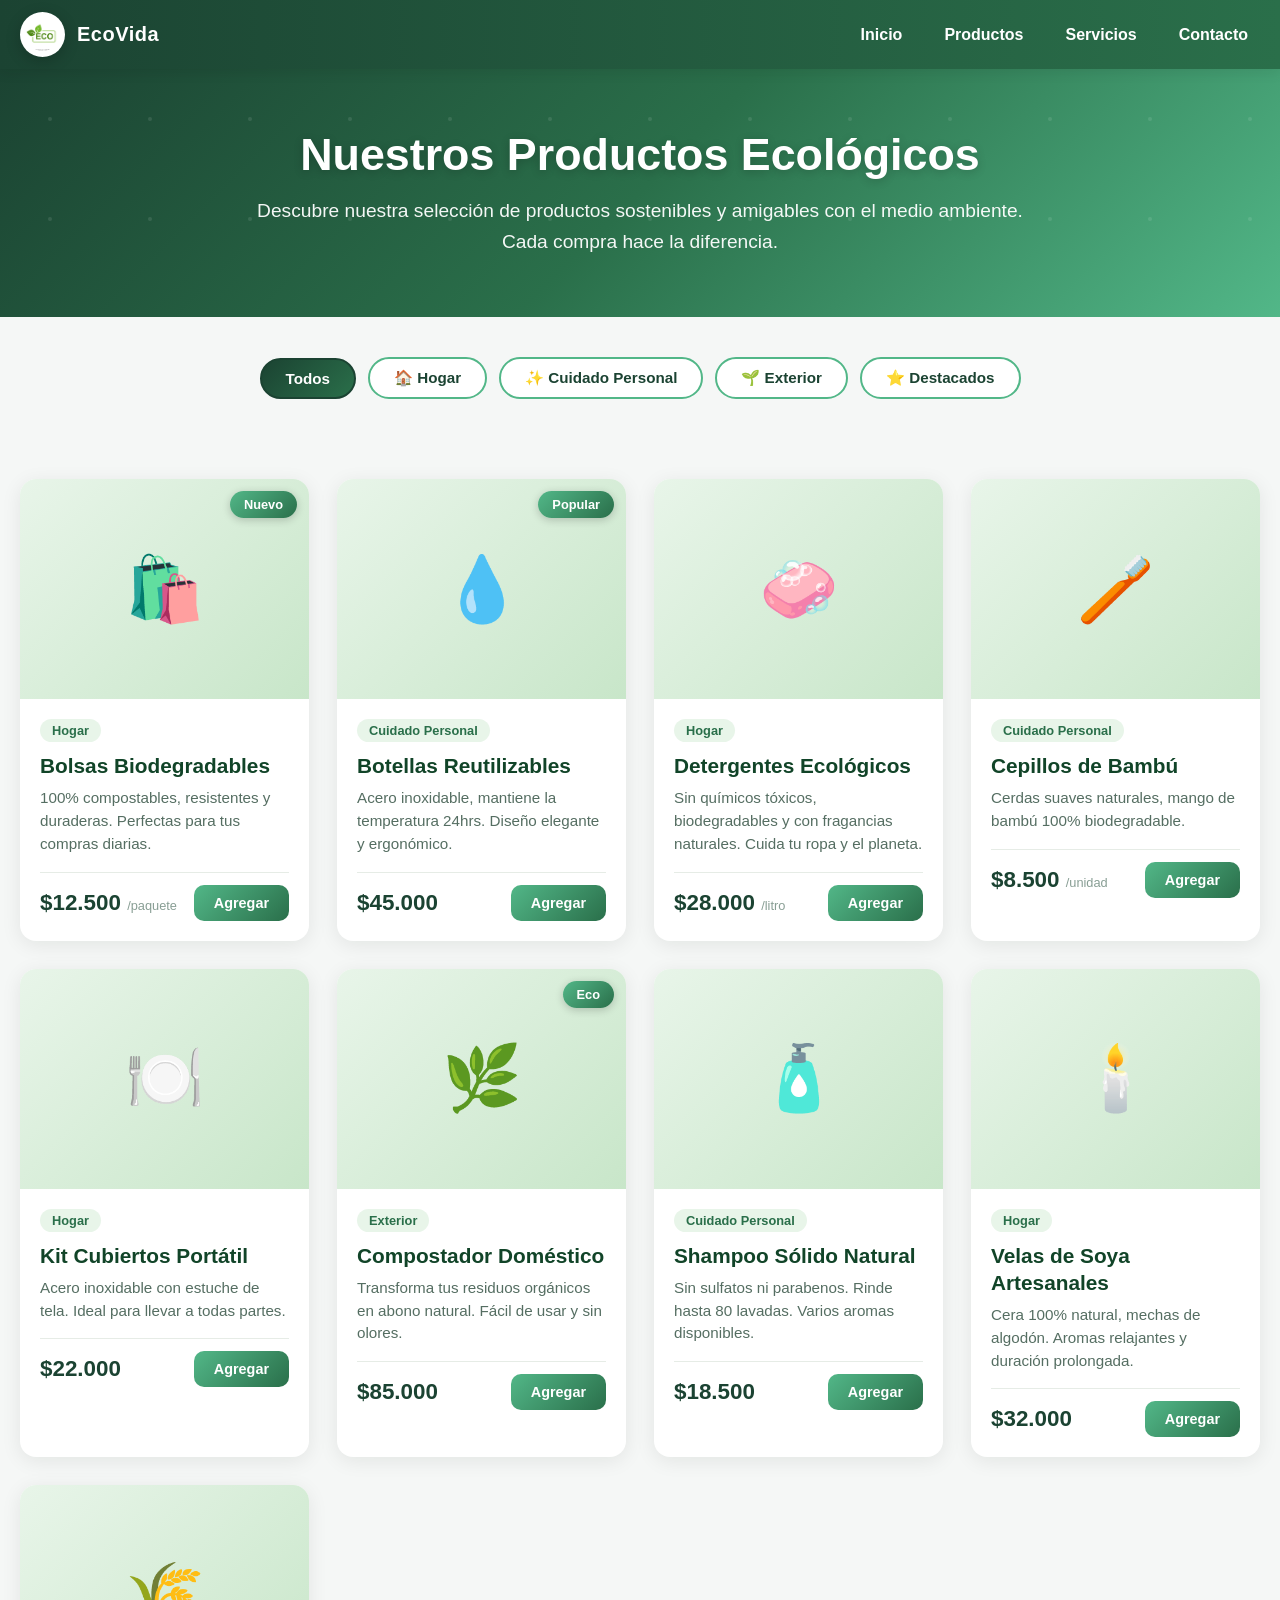
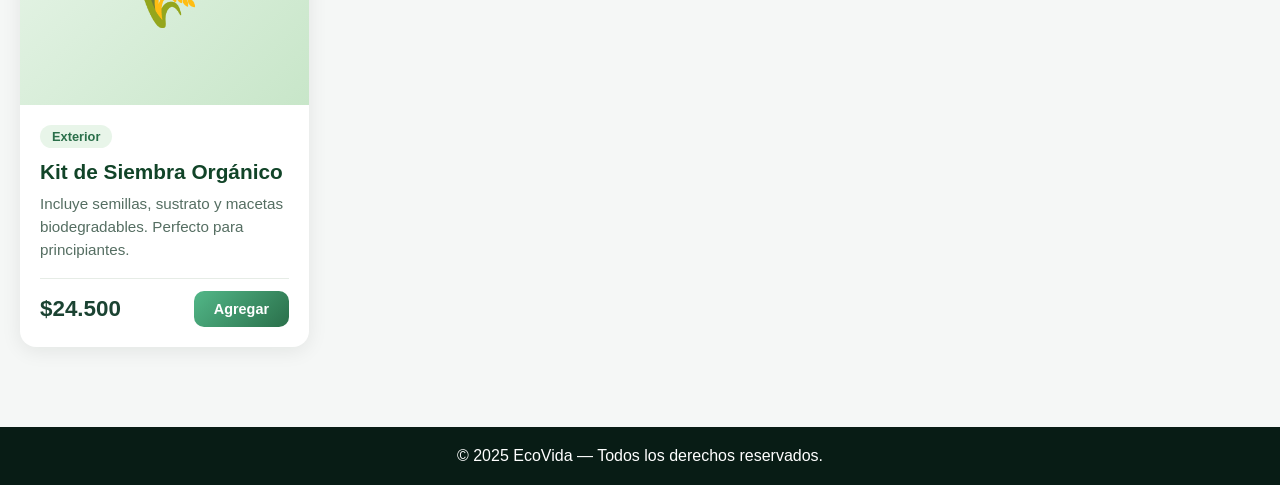
==== pages/productos.html @ 3a4e657d "carpetas adjuntas" ====
<html lang="es">
  <head>
    <meta charset="UTF-8" />
    <meta name="viewport" content="width=device-width, initial-scale=1.0" />
    <title>Productos - EcoVida</title>
    <link rel="stylesheet" href="../css/productos.css">
  </head>

  <body>
    <header class="navbar">
      <a href="../index.html" class="logo">
        <img src="../img/logo.png" alt="EcoVida Logo">
        <span class="logo-text">EcoVida</span>
      </a>
      <nav class="nav-links">
        <a href="../index.html">Inicio</a>
        <a href="productos.html">Productos</a>
        <a href="servicios.html">Servicios</a>
        <a href="contacto.html">Contacto</a>
      </nav>
    </header>

    <!-- HERO DE PRODUCTOS -->
    <section class="products-hero">
      <div class="products-hero-content">
        <h1>Nuestros Productos Ecológicos</h1>
        <p>
          Descubre nuestra selección de productos sostenibles y amigables con el
          medio ambiente. Cada compra hace la diferencia.
        </p>
      </div>
    </section>

    <!-- FILTROS -->
    <section class="filters-section">
      <div class="filters-container">
        <button class="filter-btn active" data-category="todos">Todos</button>
        <button class="filter-btn" data-category="hogar">🏠 Hogar</button>
        <button class="filter-btn" data-category="personal">
          ✨ Cuidado Personal
        </button>
        <button class="filter-btn" data-category="exterior">🌱 Exterior</button>
        <button class="filter-btn" data-category="destacado">
          ⭐ Destacados
        </button>
      </div>
    </section>

    <!-- PRODUCTOS -->
    <section class="products-section">
      <div class="products-grid" id="productsGrid">
        <div class="product-card" data-category="hogar destacado">
          <div class="product-image">🛍️</div>
          <span class="product-badge">Nuevo</span>
          <div class="product-content">
            <span class="product-category">Hogar</span>
            <h3>Bolsas Biodegradables</h3>
            <p>
              100% compostables, resistentes y duraderas. Perfectas para tus
              compras diarias.
            </p>
            <div class="product-footer">
              <div class="product-price">$12.500 <small>/paquete</small></div>
              <button class="btn-add">Agregar</button>
            </div>
          </div>
        </div>

        <div class="product-card" data-category="personal destacado">
          <div class="product-image">💧</div>
          <span class="product-badge">Popular</span>
          <div class="product-content">
            <span class="product-category">Cuidado Personal</span>
            <h3>Botellas Reutilizables</h3>
            <p>
              Acero inoxidable, mantiene la temperatura 24hrs. Diseño elegante y
              ergonómico.
            </p>
            <div class="product-footer">
              <div class="product-price">$45.000</div>
              <button class="btn-add">Agregar</button>
            </div>
          </div>
        </div>

        <div class="product-card" data-category="hogar">
          <div class="product-image">🧼</div>
          <div class="product-content">
            <span class="product-category">Hogar</span>
            <h3>Detergentes Ecológicos</h3>
            <p>
              Sin químicos tóxicos, biodegradables y con fragancias naturales.
              Cuida tu ropa y el planeta.
            </p>
            <div class="product-footer">
              <div class="product-price">$28.000 <small>/litro</small></div>
              <button class="btn-add">Agregar</button>
            </div>
          </div>
        </div>

        <div class="product-card" data-category="personal">
          <div class="product-image">🪥</div>
          <div class="product-content">
            <span class="product-category">Cuidado Personal</span>
            <h3>Cepillos de Bambú</h3>
            <p>Cerdas suaves naturales, mango de bambú 100% biodegradable.</p>
            <div class="product-footer">
              <div class="product-price">$8.500 <small>/unidad</small></div>
              <button class="btn-add">Agregar</button>
            </div>
          </div>
        </div>

        <div class="product-card" data-category="hogar">
          <div class="product-image">🍽️</div>
          <div class="product-content">
            <span class="product-category">Hogar</span>
            <h3>Kit Cubiertos Portátil</h3>
            <p>
              Acero inoxidable con estuche de tela. Ideal para llevar a todas
              partes.
            </p>
            <div class="product-footer">
              <div class="product-price">$22.000</div>
              <button class="btn-add">Agregar</button>
            </div>
          </div>
        </div>

        <div class="product-card" data-category="exterior destacado">
          <div class="product-image">🌿</div>
          <span class="product-badge">Eco</span>
          <div class="product-content">
            <span class="product-category">Exterior</span>
            <h3>Compostador Doméstico</h3>
            <p>
              Transforma tus residuos orgánicos en abono natural. Fácil de usar
              y sin olores.
            </p>
            <div class="product-footer">
              <div class="product-price">$85.000</div>
              <button class="btn-add">Agregar</button>
            </div>
          </div>
        </div>

        <div class="product-card" data-category="personal">
          <div class="product-image">🧴</div>
          <div class="product-content">
            <span class="product-category">Cuidado Personal</span>
            <h3>Shampoo Sólido Natural</h3>
            <p>
              Sin sulfatos ni parabenos. Rinde hasta 80 lavadas. Varios aromas
              disponibles.
            </p>
            <div class="product-footer">
              <div class="product-price">$18.500</div>
              <button class="btn-add">Agregar</button>
            </div>
          </div>
        </div>

        <div class="product-card" data-category="hogar">
          <div class="product-image">🕯️</div>
          <div class="product-content">
            <span class="product-category">Hogar</span>
            <h3>Velas de Soya Artesanales</h3>
            <p>
              Cera 100% natural, mechas de algodón. Aromas relajantes y duración
              prolongada.
            </p>
            <div class="product-footer">
              <div class="product-price">$32.000</div>
              <button class="btn-add">Agregar</button>
            </div>
          </div>
        </div>

        <div class="product-card" data-category="exterior">
          <div class="product-image">🌾</div>
          <div class="product-content">
            <span class="product-category">Exterior</span>
            <h3>Kit de Siembra Orgánico</h3>
            <p>
              Incluye semillas, sustrato y macetas biodegradables. Perfecto para
              principiantes.
            </p>
            <div class="product-footer">
              <div class="product-price">$24.500</div>
              <button class="btn-add">Agregar</button>
            </div>
          </div>
        </div>
      </div>
    </section>

    <footer>
      <p>© 2025 EcoVida — Todos los derechos reservados.</p>
    </footer>

    <script>
      // Sistema de filtros
      const filterBtns = document.querySelectorAll(".filter-btn");
      const productCards = document.querySelectorAll(".product-card");

      filterBtns.forEach((btn) => {
        btn.addEventListener("click", () => {
          // Actualizar botón activo
          filterBtns.forEach((b) => b.classList.remove("active"));
          btn.classList.add("active");

          const category = btn.dataset.category;

          // Filtrar productos con animación
          productCards.forEach((card) => {
            if (
              category === "todos" ||
              card.dataset.category.includes(category)
            ) {
              card.style.display = "block";
              setTimeout(() => {
                card.style.opacity = "1";
                card.style.transform = "scale(1)";
              }, 10);
            } else {
              card.style.opacity = "0";
              card.style.transform = "scale(0.9)";
              setTimeout(() => {
                card.style.display = "none";
              }, 300);
            }
          });
        });
      });

      // Botones "Agregar"
      document.querySelectorAll(".btn-add").forEach((btn) => {
        btn.addEventListener("click", (e) => {
          e.stopPropagation();
          const productName = btn
            .closest(".product-card")
            .querySelector("h3").textContent;
          btn.textContent = "✓ Agregado";
          btn.style.background = "linear-gradient(135deg, #2a6f4a, #1b4332)";

          setTimeout(() => {
            btn.textContent = "Agregar";
            btn.style.background = "linear-gradient(135deg, #52b788, #2a6f4a)";
          }, 1500);
        });
      });

      // Click en card para más detalles (opcional)
      productCards.forEach((card) => {
        card.addEventListener("click", () => {
          console.log("Ver detalles del producto");
          // Aquí puedes agregar un modal o redirección
        });
      });
    </script>
  </body>
</html>
---- css/productos.css ----
/* RESET + TIPOGRAFÍA */
* {
  margin: 0;
  padding: 0;
  box-sizing: border-box;
}

html,
body {
  min-height: 100%;
  font-family: "Inter", Arial, Helvetica, sans-serif;
  -webkit-font-smoothing: antialiased;
  -moz-osx-font-smoothing: grayscale;
  background: #f5f7f6;
  color: #16321a;
  display: flex;
  flex-direction: column;
}

body {
  min-height: 100vh;
}

/* NAVBAR */
.navbar {
  background: linear-gradient(90deg, #1b4332 0%, #2a6f4a 100%);
  color: #fff;
  padding: 12px 20px;
  display: flex;
  align-items: center;
  justify-content: space-between;
  gap: 16px;
  position: sticky;
  top: 0;
  z-index: 50;
  box-shadow: 0 4px 12px rgba(10, 20, 12, 0.08);
}

.logo {
  font-weight: 800;
  font-size: 1.25rem;
  letter-spacing: 0.5px;
  display: flex;
  align-items: center;
  gap: 12px;
  text-decoration: none;
  color: white;
  transition: transform 0.3s;
}

.logo:hover {
  transform: scale(1.05);
}

.logo img {
  height: 45px;
  width: 45px;
  object-fit: cover;
  border-radius: 50%;
  border: 2px solid rgba(255, 255, 255, 0.3);
  background: white;
  padding: 4px;
  box-shadow: 0 4px 15px rgba(0, 0, 0, 0.2);
  transition: all 0.3s;
}

.logo:hover img {
  border-color: rgba(255, 255, 255, 0.6);
  box-shadow: 0 6px 20px rgba(0, 0, 0, 0.3);
  transform: rotate(5deg);
}

.logo-text {
  font-size: 1.25rem;
  font-weight: 700;
}

.nav-links {
  display: flex;
  gap: 18px;
  align-items: center;
}

.nav-links a {
  color: white;
  text-decoration: none;
  font-weight: 600;
  padding: 8px 12px;
  border-radius: 8px;
  transition: background 0.18s, transform 0.12s;
}

.nav-links a:hover,
.nav-links a:focus {
  background: rgba(255, 255, 255, 0.08);
  transform: translateY(-1px);
}

/* HERO DE PRODUCTOS */
.products-hero {
  background: linear-gradient(
    135deg,
    #1b4332 0%,
    #2a6f4a 50%,
    #52b788 100%
  );
  padding: 60px 20px;
  text-align: center;
  color: white;
  position: relative;
  overflow: hidden;
}

.products-hero::before {
  content: "";
  position: absolute;
  top: 0;
  left: 0;
  right: 0;
  bottom: 0;
  background: url('data:image/svg+xml,<svg width="100" height="100" xmlns="http://www.w3.org/2000/svg"><circle cx="50" cy="50" r="2" fill="white" opacity="0.1"/></svg>')
    repeat;
  pointer-events: none;
}

.products-hero-content {
  position: relative;
  z-index: 2;
  max-width: 800px;
  margin: 0 auto;
}

.products-hero h1 {
  font-size: 2.8rem;
  margin-bottom: 16px;
  font-weight: 800;
  text-shadow: 0 2px 10px rgba(0, 0, 0, 0.2);
}

.products-hero p {
  font-size: 1.2rem;
  opacity: 0.95;
  line-height: 1.6;
}

/* FILTROS */
.filters-section {
  padding: 40px 20px 20px;
  max-width: 1200px;
  margin: 0 auto;
}

.filters-container {
  display: flex;
  gap: 12px;
  flex-wrap: wrap;
  justify-content: center;
  align-items: center;
}

.filter-btn {
  padding: 10px 24px;
  border: 2px solid #52b788;
  background: white;
  color: #1b4332;
  border-radius: 25px;
  font-weight: 600;
  cursor: pointer;
  transition: all 0.25s;
  font-size: 0.95rem;
}

.filter-btn:hover {
  background: #f0f9f4;
  transform: translateY(-2px);
  box-shadow: 0 4px 12px rgba(82, 183, 136, 0.2);
}

.filter-btn.active {
  background: linear-gradient(135deg, #1b4332, #2a6f4a);
  color: white;
  border-color: #1b4332;
}

/* PRODUCTOS GRID */
.products-section {
  padding: 30px 20px 80px;
  max-width: 1400px; /* MÁS ANCHO ⚡ */
  margin: 0 auto;
}

/* DESKTOP — 4 tarjetas */
.products-grid {
  display: grid;
  grid-template-columns: repeat(4, 1fr);
  gap: 28px;
  margin-top: 30px;
}

/* 3 tarjetas */
@media (max-width: 1200px) {
  .products-grid {
    grid-template-columns: repeat(3, 1fr);
  }
}

/* 2 tarjetas */
@media (max-width: 900px) {
  .products-grid {
    grid-template-columns: repeat(2, 1fr);
  }
}

/* 1 tarjeta */
@media (max-width: 480px) {
  .products-grid {
    grid-template-columns: 1fr;
  }
}

.product-card {
  background: white;
  border-radius: 16px;
  overflow: hidden;
  box-shadow: 0 4px 20px rgba(10, 20, 12, 0.08);
  transition: all 0.3s;
  cursor: pointer;
  position: relative;
}

.product-card:hover {
  transform: translateY(-8px);
  box-shadow: 0 12px 35px rgba(10, 20, 12, 0.15);
}

.product-image {
  width: 100%;
  height: 220px;
  object-fit: cover;
  background: linear-gradient(135deg, #e8f5e9, #c8e6c9);
  display: flex;
  align-items: center;
  justify-content: center;
  font-size: 4rem;
  position: relative;
}

.product-badge {
  position: absolute;
  top: 12px;
  right: 12px;
  background: linear-gradient(135deg, #52b788, #2a6f4a);
  color: white;
  padding: 6px 14px;
  border-radius: 20px;
  font-size: 0.8rem;
  font-weight: 700;
  box-shadow: 0 2px 8px rgba(0, 0, 0, 0.2);
}

.product-content {
  padding: 20px;
}

.product-category {
  display: inline-block;
  background: #e8f5e9;
  color: #2a6f4a;
  padding: 4px 12px;
  border-radius: 12px;
  font-size: 0.8rem;
  font-weight: 600;
  margin-bottom: 10px;
}

.product-card h3 {
  font-size: 1.3rem;
  color: #114428;
  margin-bottom: 8px;
  line-height: 1.3;
}

.product-card p {
  color: #556e62;
  font-size: 0.95rem;
  line-height: 1.5;
  margin-bottom: 16px;
}

.product-footer {
  display: flex;
  justify-content: space-between;
  align-items: center;
  padding-top: 12px;
  border-top: 1px solid #e6ece6;
}

.product-price {
  font-size: 1.4rem;
  font-weight: 700;
  color: #1b4332;
}

.product-price small {
  font-size: 0.8rem;
  color: #889e94;
  font-weight: 500;
}

.btn-add {
  background: linear-gradient(135deg, #52b788, #2a6f4a);
  color: white;
  border: none;
  padding: 10px 20px;
  border-radius: 10px;
  font-weight: 600;
  cursor: pointer;
  transition: all 0.2s;
  font-size: 0.9rem;
}

.btn-add:hover {
  transform: scale(1.05);
  box-shadow: 0 4px 15px rgba(82, 183, 136, 0.3);
}

.btn-add:active {
  transform: scale(0.98);
}

/* FOOTER */
footer {
  background: #081c15;
  color: #fff;
  text-align: center;
  padding: 20px 12px;
  margin-top: auto;
}

/* RESPONSIVE NAVBAR + HERO */
@media (max-width: 768px) {
  .nav-links {
    display: none;
  }

  .products-hero h1 {
    font-size: 2rem;
  }

  .products-hero p {
    font-size: 1rem;
  }
}
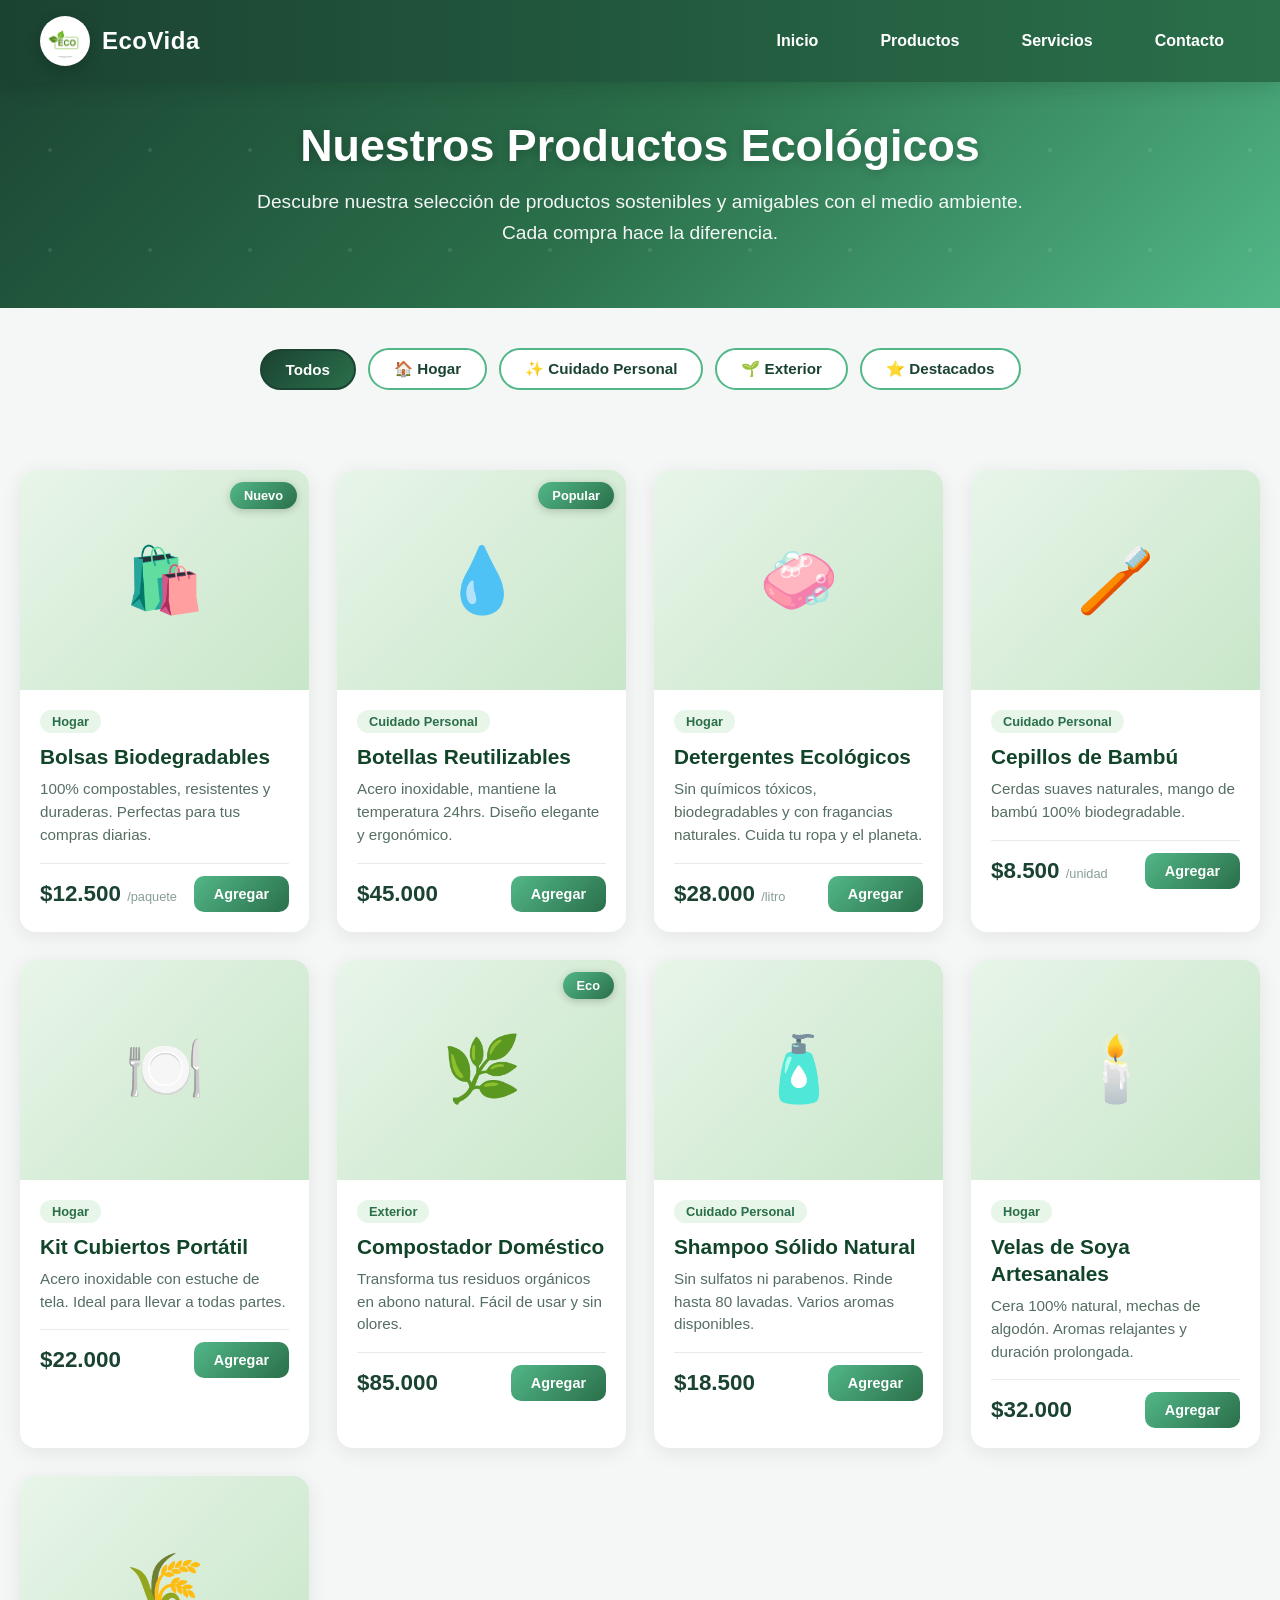
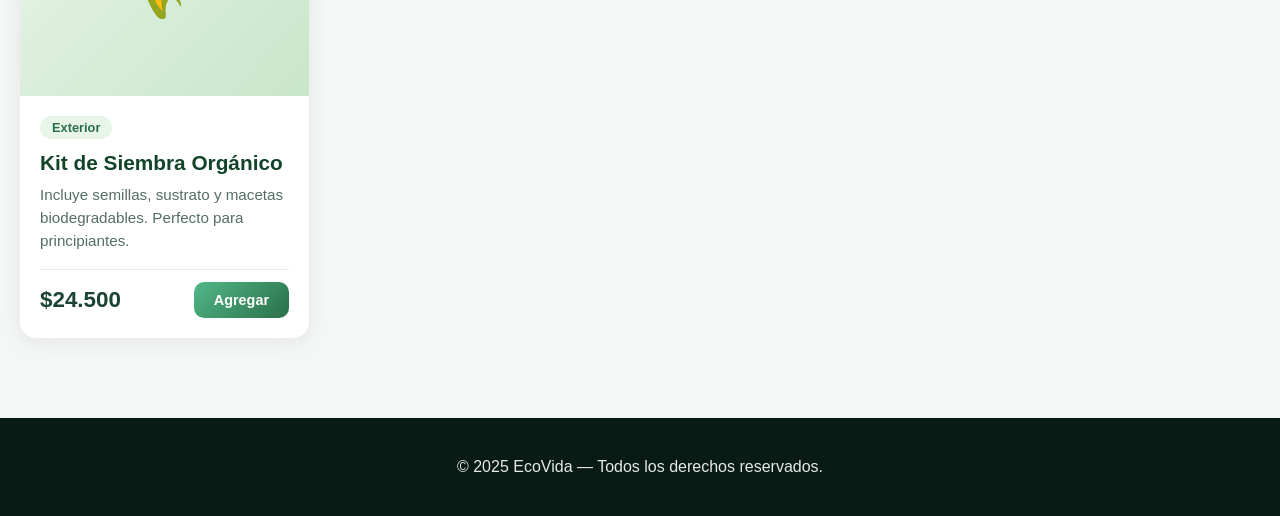
==== commit 7528e276: "actualizando html de productos" ====
--- a/pages/productos.html
+++ b/pages/productos.html
@@ -1,15 +1,16 @@
+<!DOCTYPE html>
 <html lang="es">
   <head>
     <meta charset="UTF-8" />
     <meta name="viewport" content="width=device-width, initial-scale=1.0" />
     <title>Productos - EcoVida</title>
-    <link rel="stylesheet" href="../css/productos.css">
+    <link rel="stylesheet" href="../css/productos.css" />
   </head>
 
   <body>
     <header class="navbar">
       <a href="../index.html" class="logo">
-        <img src="../img/logo.png" alt="EcoVida Logo">
+        <img src="../img/logo.png" alt="EcoVida Logo" />
         <span class="logo-text">EcoVida</span>
       </a>
       <nav class="nav-links">
@@ -18,6 +19,7 @@
         <a href="servicios.html">Servicios</a>
         <a href="contacto.html">Contacto</a>
       </nav>
+      <button class="menu-btn">&#9776;</button>
     </header>
 
     <!-- HERO DE PRODUCTOS -->
@@ -200,6 +202,31 @@
     </footer>
 
     <script>
+      // Menú móvil
+      const menuBtn = document.querySelector(".menu-btn");
+      const navLinks = document.querySelector(".nav-links");
+
+      menuBtn.addEventListener("click", () => {
+        navLinks.classList.toggle("active");
+      });
+
+      // Cerrar menú al hacer clic en un enlace
+      document.querySelectorAll(".nav-links a").forEach((link) => {
+        link.addEventListener("click", () => {
+          navLinks.classList.remove("active");
+        });
+      });
+
+      // Navbar scroll effect
+      window.addEventListener("scroll", () => {
+        const navbar = document.querySelector(".navbar");
+        if (window.scrollY > 50) {
+          navbar.classList.add("scrolled");
+        } else {
+          navbar.classList.remove("scrolled");
+        }
+      });
+
       // Sistema de filtros
       const filterBtns = document.querySelectorAll(".filter-btn");
       const productCards = document.querySelectorAll(".product-card");
--- a/css/productos.css
+++ b/css/productos.css
@@ -25,20 +25,27 @@
 .navbar {
   background: linear-gradient(90deg, #1b4332 0%, #2a6f4a 100%);
   color: #fff;
-  padding: 12px 20px;
+  padding: 16px 40px;
   display: flex;
   align-items: center;
   justify-content: space-between;
-  gap: 16px;
-  position: sticky;
+  position: fixed;
   top: 0;
-  z-index: 50;
-  box-shadow: 0 4px 12px rgba(10, 20, 12, 0.08);
+  left: 0;
+  right: 0;
+  z-index: 1000;
+  box-shadow: 0 4px 20px rgba(10, 20, 12, 0.15);
+  transition: all 0.3s;
+}
+
+.navbar.scrolled {
+  padding: 12px 40px;
+  box-shadow: 0 6px 30px rgba(10, 20, 12, 0.25);
 }
 
 .logo {
   font-weight: 800;
-  font-size: 1.25rem;
+  font-size: 1.5rem;
   letter-spacing: 0.5px;
   display: flex;
   align-items: center;
@@ -53,13 +60,13 @@
 }
 
 .logo img {
-  height: 45px;
-  width: 45px;
+  height: 50px;
+  width: 50px;
   object-fit: cover;
   border-radius: 50%;
-  border: 2px solid rgba(255, 255, 255, 0.3);
+  border: 3px solid rgba(255, 255, 255, 0.3);
   background: white;
-  padding: 4px;
+  padding: 5px;
   box-shadow: 0 4px 15px rgba(0, 0, 0, 0.2);
   transition: all 0.3s;
 }
@@ -71,13 +78,13 @@
 }
 
 .logo-text {
-  font-size: 1.25rem;
-  font-weight: 700;
+  font-size: 1.5rem;
+  font-weight: 800;
 }
 
 .nav-links {
   display: flex;
-  gap: 18px;
+  gap: 30px;
   align-items: center;
 }
 
@@ -85,15 +92,41 @@
   color: white;
   text-decoration: none;
   font-weight: 600;
-  padding: 8px 12px;
+  padding: 8px 16px;
   border-radius: 8px;
-  transition: background 0.18s, transform 0.12s;
-}
-
-.nav-links a:hover,
-.nav-links a:focus {
-  background: rgba(255, 255, 255, 0.08);
-  transform: translateY(-1px);
+  transition: all 0.25s;
+  position: relative;
+}
+
+.nav-links a::after {
+  content: "";
+  position: absolute;
+  bottom: 0;
+  left: 50%;
+  transform: translateX(-50%);
+  width: 0;
+  height: 2px;
+  background: white;
+  transition: width 0.3s;
+}
+
+.nav-links a:hover::after {
+  width: 70%;
+}
+
+.nav-links a:hover {
+  background: rgba(255, 255, 255, 0.1);
+  transform: translateY(-2px);
+}
+
+.menu-btn {
+  display: none;
+  font-size: 1.8rem;
+  cursor: pointer;
+  background: none;
+  border: none;
+  color: white;
+  padding: 8px;
 }
 
 /* HERO DE PRODUCTOS */
@@ -104,11 +137,12 @@
     #2a6f4a 50%,
     #52b788 100%
   );
-  padding: 60px 20px;
+  padding: 120px 20px 60px;
   text-align: center;
   color: white;
   position: relative;
   overflow: hidden;
+  margin-top: 0;
 }
 
 .products-hero::before {
@@ -185,37 +219,15 @@
 /* PRODUCTOS GRID */
 .products-section {
   padding: 30px 20px 80px;
-  max-width: 1400px; /* MÁS ANCHO ⚡ */
+  max-width: 1400px;
   margin: 0 auto;
 }
 
-/* DESKTOP — 4 tarjetas */
 .products-grid {
   display: grid;
   grid-template-columns: repeat(4, 1fr);
   gap: 28px;
   margin-top: 30px;
-}
-
-/* 3 tarjetas */
-@media (max-width: 1200px) {
-  .products-grid {
-    grid-template-columns: repeat(3, 1fr);
-  }
-}
-
-/* 2 tarjetas */
-@media (max-width: 900px) {
-  .products-grid {
-    grid-template-columns: repeat(2, 1fr);
-  }
-}
-
-/* 1 tarjeta */
-@media (max-width: 480px) {
-  .products-grid {
-    grid-template-columns: 1fr;
-  }
 }
 
 .product-card {
@@ -333,21 +345,88 @@
   background: #081c15;
   color: #fff;
   text-align: center;
-  padding: 20px 12px;
+  padding: 40px 20px;
   margin-top: auto;
 }
 
-/* RESPONSIVE NAVBAR + HERO */
-@media (max-width: 768px) {
+footer p {
+  opacity: 0.9;
+}
+
+/* RESPONSIVE */
+@media (max-width: 1200px) {
+  .products-grid {
+    grid-template-columns: repeat(3, 1fr);
+  }
+}
+
+@media (max-width: 968px) {
+  .navbar {
+    padding: 16px 25px;
+  }
+
   .nav-links {
-    display: none;
+    position: fixed;
+    top: 70px;
+    left: -100%;
+    width: 100%;
+    background: linear-gradient(180deg, #1b4332, #2a6f4a);
+    flex-direction: column;
+    padding: 30px 0;
+    gap: 10px;
+    transition: left 0.4s;
+    box-shadow: 0 10px 30px rgba(0, 0, 0, 0.3);
+  }
+
+  .nav-links.active {
+    left: 0;
+  }
+
+  .menu-btn {
+    display: block;
+  }
+
+  .products-hero {
+    padding: 100px 20px 50px;
   }
 
   .products-hero h1 {
-    font-size: 2rem;
+    font-size: 2.2rem;
   }
 
   .products-hero p {
     font-size: 1rem;
   }
-}
+
+  .products-grid {
+    grid-template-columns: repeat(2, 1fr);
+  }
+}
+
+@media (max-width: 600px) {
+  .navbar {
+    padding: 12px 20px;
+  }
+
+  .products-hero {
+    padding: 80px 20px 40px;
+  }
+
+  .products-hero h1 {
+    font-size: 1.8rem;
+  }
+
+  .filters-section {
+    padding: 30px 15px 15px;
+  }
+
+  .filter-btn {
+    padding: 8px 18px;
+    font-size: 0.85rem;
+  }
+
+  .products-grid {
+    grid-template-columns: 1fr;
+    gap: 20px;
+  }
+}
